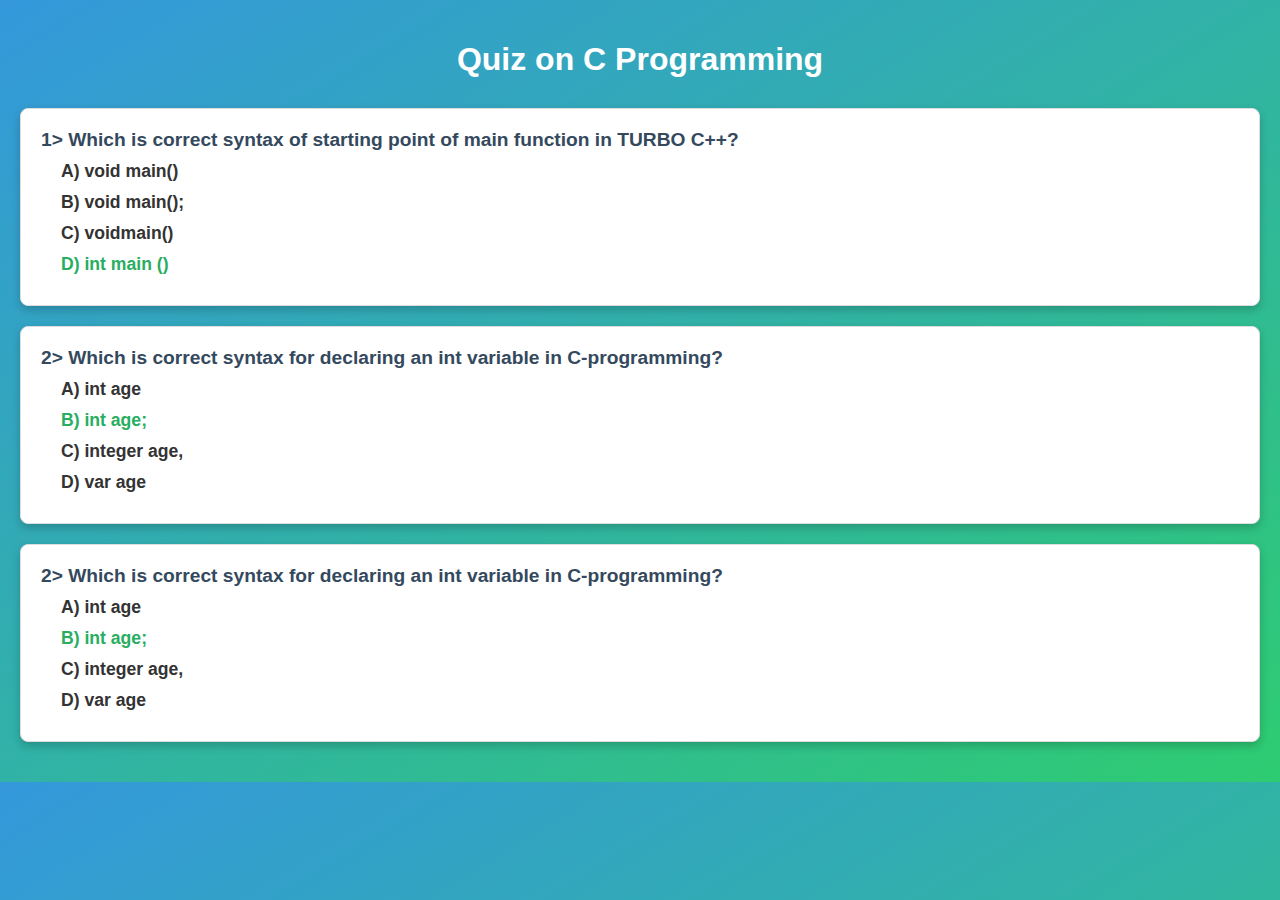
==== questions_with_answers.html @ 8d6a617b "Add files via upload" ====
<!DOCTYPE html>
<html lang="en">
<head>
    <meta charset="UTF-8">
    <meta name="viewport" content="width=device-width, initial-scale=1.0">
    <title>Quiz</title>
    <link rel="stylesheet" href="style.css"> <!-- Link to the CSS file -->
</head>
<body>

<h1>Quiz on C Programming</h1>

<div class="question-container">
    <div class="question">1> Which is correct syntax of starting point of main function in TURBO C++?</div>
    <span class="answer">A) void main()</span>
    <span class="answer">B) void main();</span>
    <span class="answer">C) voidmain()</span>
    <span class="answer correct">D) int main ()</span>
</div>

<div class="question-container">
    <div class="question">2> Which is correct syntax for declaring an int variable in C-programming?</div>
    <span class="answer">A) int age</span>
    <span class="answer correct">B) int age;</span>
    <span class="answer">C) integer age,</span>
    <span class="answer">D) var age</span>
</div>
    
<div class="question-container">
    <div class="question">2> Which is correct syntax for declaring an int variable in C-programming?</div>
    <span class="answer">A) int age</span>
    <span class="answer correct">B) int age;</span>
    <span class="answer">C) integer age,</span>
    <span class="answer">D) var age</span>
</div>

<!-- Repeat the structure for other questions -->

</body>
</html>
---- style.css ----
/* General Styles */
body {
    font-family: Arial, sans-serif;
    background: linear-gradient(to bottom right, #3498db, #2ecc71);
    margin: 0;
    padding: 20px;
    color: #333;
}

/* Header */
h1 {
    text-align: center;
    color: #fff;
    margin-bottom: 30px;
}

/* Question Container */
.question-container {
    background-color: #ffffff;
    border: 1px solid #ddd;
    border-radius: 8px;
    padding: 20px;
    margin-bottom: 20px;
    box-shadow: 0 4px 10px rgba(0, 0, 0, 0.2);
}

/* Question Styling */
.question {
    font-weight: bold;
    font-size: 1.2em;
    color: #34495e;
    margin-bottom: 10px;
}

/* Answer Options */
.answer {
    font-weight: bold;
    font-size: 1.1em;
    margin-left: 20px;
    display: block;
    margin-bottom: 10px;
    transition: color 0.3s;
}

/* Correct Answer Highlight */
.correct {
    color: #27ae60; /* Green */
}

/* Incorrect Answer Highlight */
.incorrect {
    color: #e74c3c; /* Red */
}

/* Hover Effects for Answers */
.answer:hover {
    color: #2980b9; /* Blue on hover */
}

/* Responsive Adjustments */
@media (max-width: 600px) {
    body {
        padding: 10px;
    }

    .question {
        font-size: 1.1em;
    }

    .answer {
        font-size: 1em;
    }
}
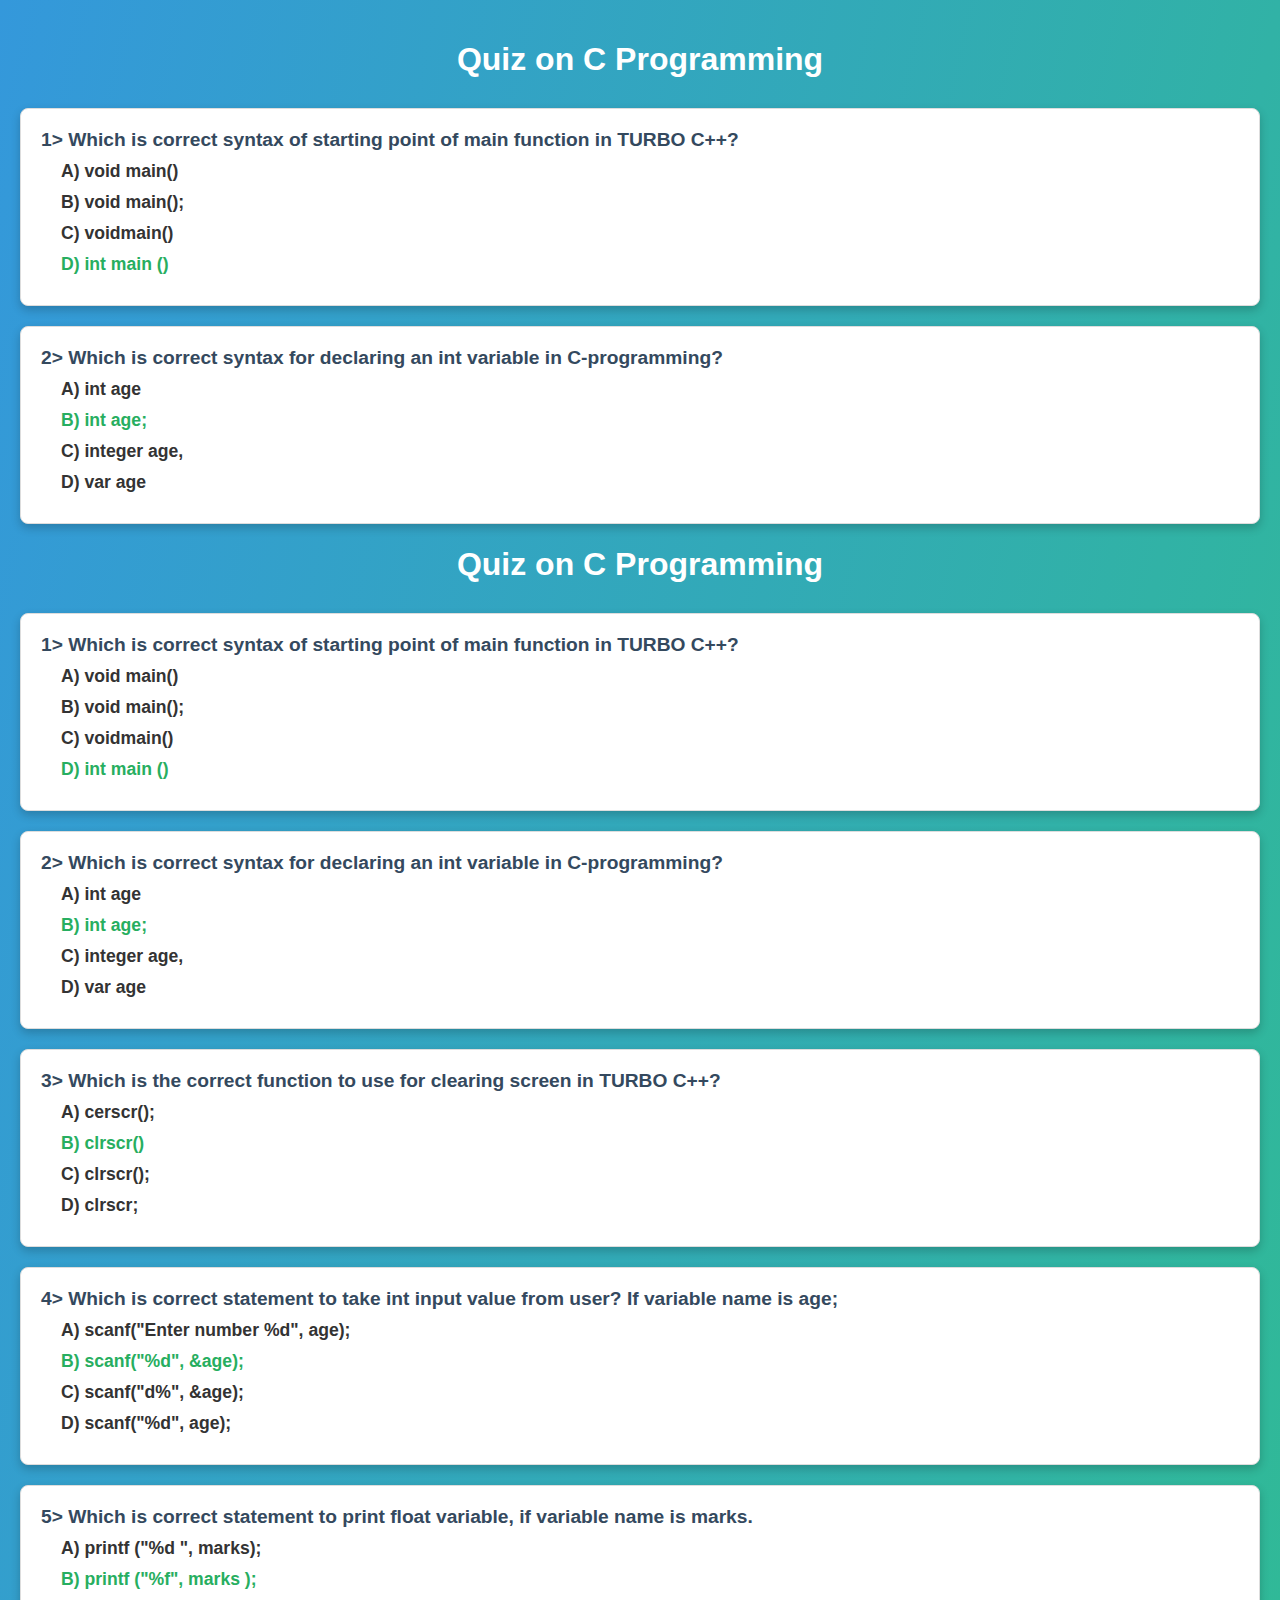
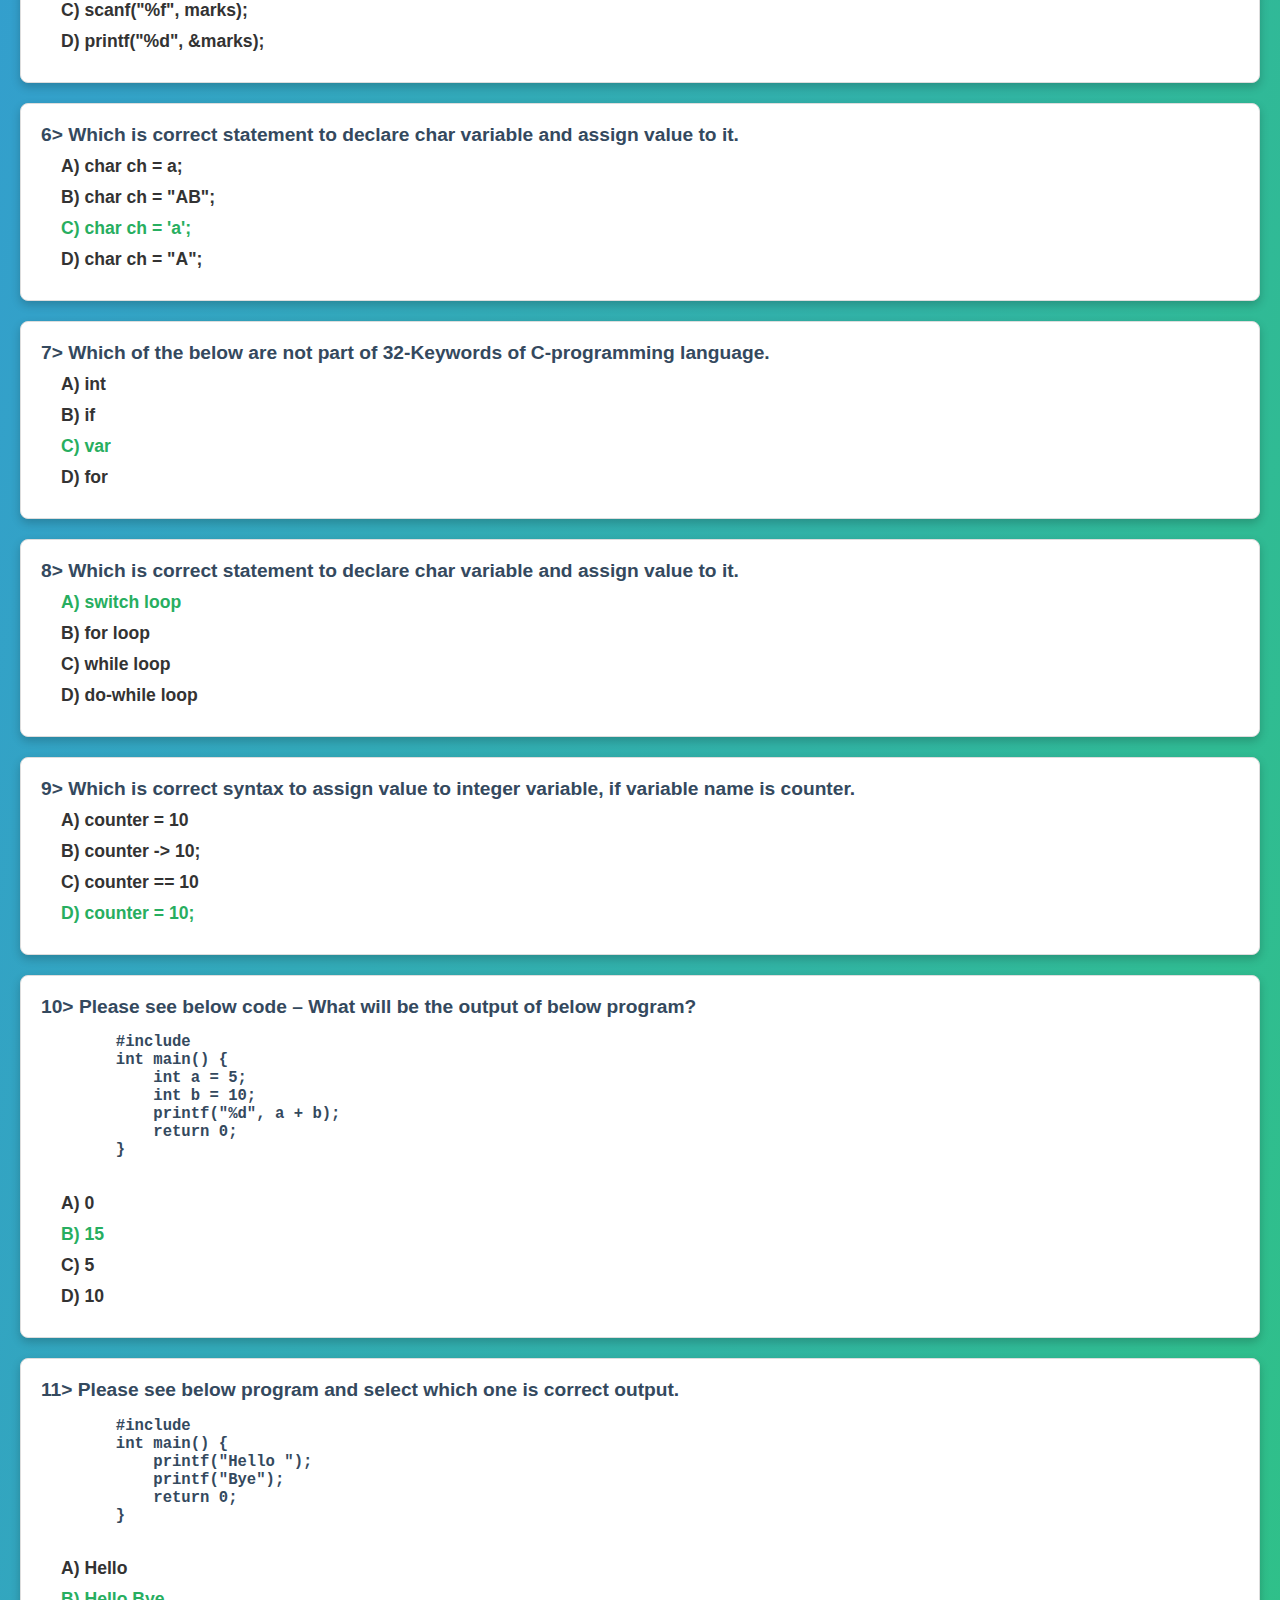
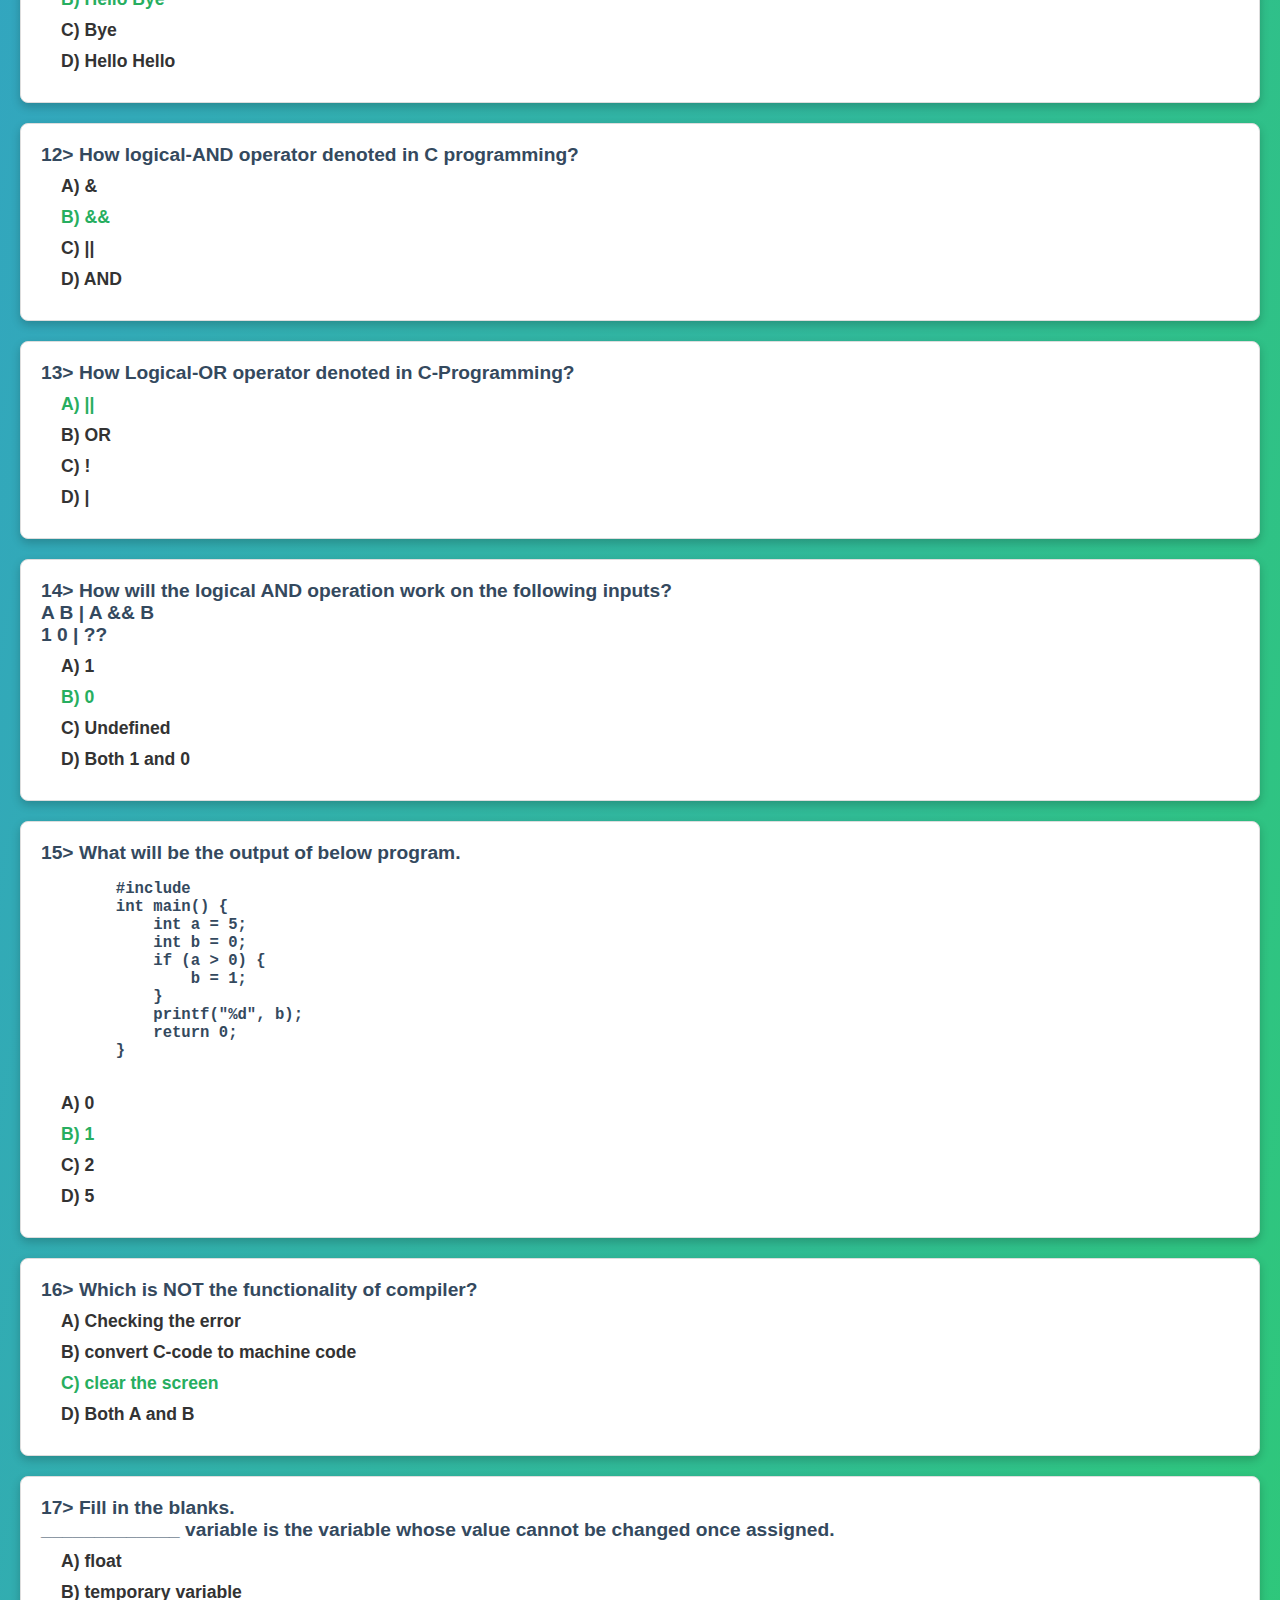
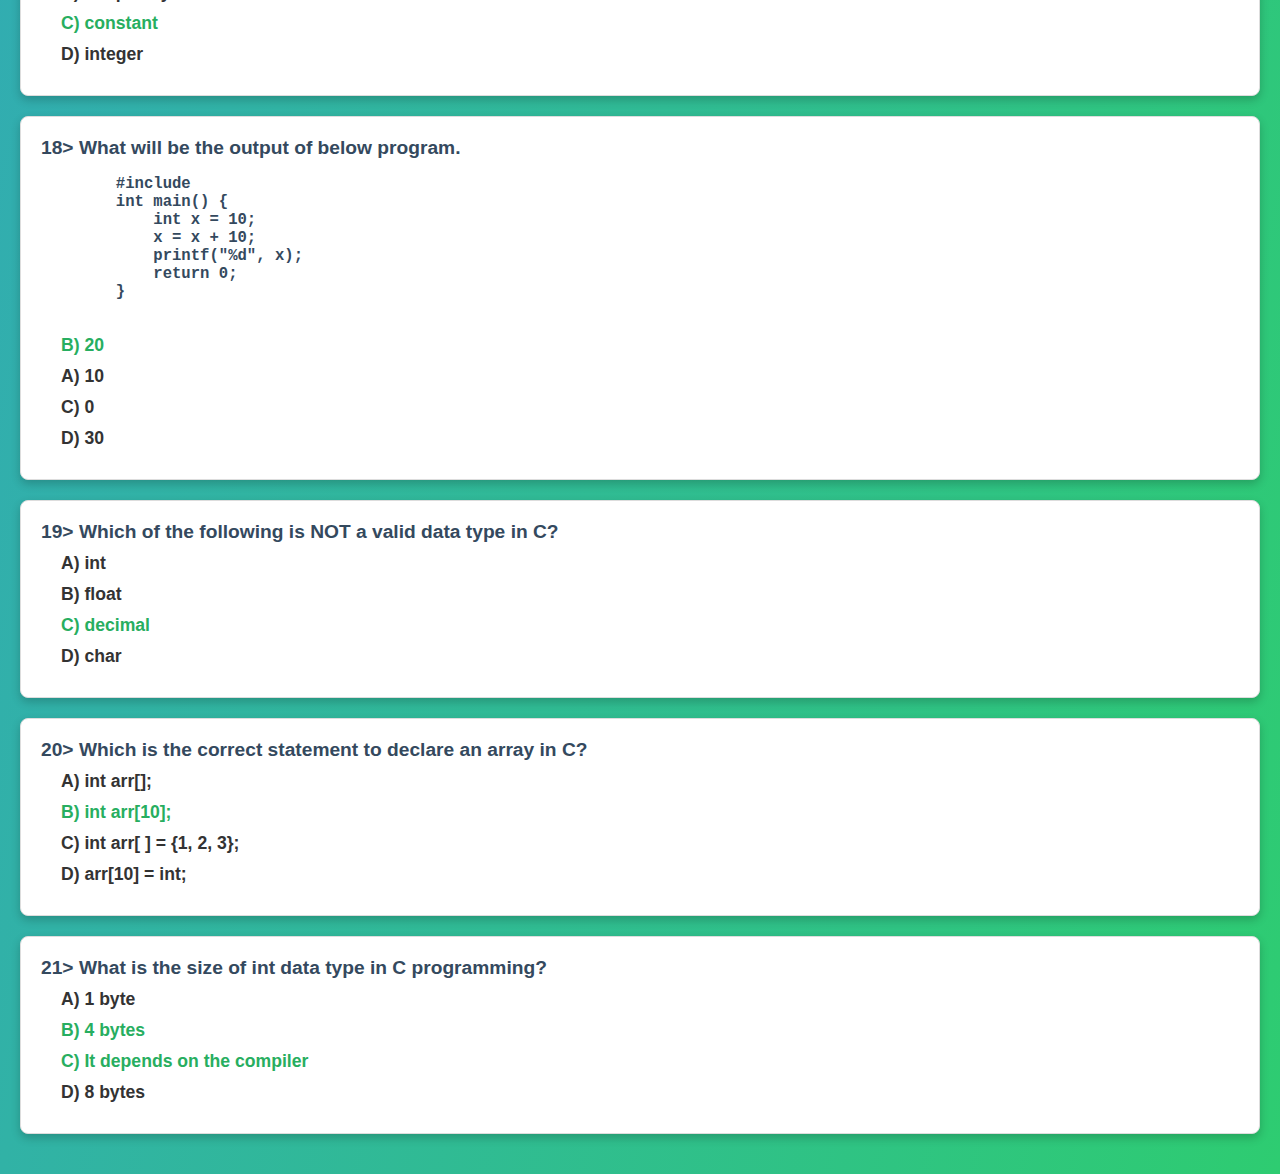
==== commit 5c81fa1a: "questions_with_answers.html" ====
--- a/questions_with_answers.html
+++ b/questions_with_answers.html
@@ -26,6 +26,26 @@
     <span class="answer">D) var age</span>
 </div>
     
+<!DOCTYPE html>
+<html lang="en">
+<head>
+    <meta charset="UTF-8">
+    <meta name="viewport" content="width=device-width, initial-scale=1.0">
+    <title>Quiz on C Programming</title>
+    <link rel="stylesheet" href="style.css"> <!-- Link to your CSS file -->
+</head>
+<body>
+
+<h1>Quiz on C Programming</h1>
+
+<div class="question-container">
+    <div class="question">1> Which is correct syntax of starting point of main function in TURBO C++?</div>
+    <span class="answer">A) void main()</span>
+    <span class="answer">B) void main();</span>
+    <span class="answer">C) voidmain()</span>
+    <span class="answer correct">D) int main ()</span>
+</div>
+
 <div class="question-container">
     <div class="question">2> Which is correct syntax for declaring an int variable in C-programming?</div>
     <span class="answer">A) int age</span>
@@ -34,6 +54,203 @@
     <span class="answer">D) var age</span>
 </div>
 
+<div class="question-container">
+    <div class="question">3> Which is the correct function to use for clearing screen in TURBO C++?</div>
+    <span class="answer">A) cerscr();</span>
+    <span class="answer correct">B) clrscr()</span>
+    <span class="answer">C) clrscr();</span>
+    <span class="answer">D) clrscr;</span>
+</div>
+
+<div class="question-container">
+    <div class="question">4> Which is correct statement to take int input value from user? If variable name is age;</div>
+    <span class="answer">A) scanf(&quot;Enter number %d&quot;, age);</span>
+    <span class="answer correct">B) scanf(&quot;%d&quot;, &amp;age);</span>
+    <span class="answer">C) scanf(&quot;d%&quot;, &amp;age);</span>
+    <span class="answer">D) scanf(&quot;%d&quot;, age);</span>
+</div>
+
+<div class="question-container">
+    <div class="question">5> Which is correct statement to print float variable, if variable name is marks.</div>
+    <span class="answer">A) printf (&quot;%d &quot;, marks);</span>
+    <span class="answer correct">B) printf (&quot;%f&quot;, marks );</span>
+    <span class="answer">C) scanf(&quot;%f&quot;, marks);</span>
+    <span class="answer">D) printf(&quot;%d&quot;, &amp;marks);</span>
+</div>
+
+<div class="question-container">
+    <div class="question">6> Which is correct statement to declare char variable and assign value to it.</div>
+    <span class="answer">A) char ch = a;</span>
+    <span class="answer">B) char ch = &quot;AB&quot;;</span>
+    <span class="answer correct">C) char ch = &#39;a&#39;;</span>
+    <span class="answer">D) char ch = &quot;A&quot;;</span>
+</div>
+
+<div class="question-container">
+    <div class="question">7> Which of the below are not part of 32-Keywords of C-programming language.</div>
+    <span class="answer">A) int</span>
+    <span class="answer">B) if</span>
+    <span class="answer correct">C) var</span>
+    <span class="answer">D) for</span>
+</div>
+
+<div class="question-container">
+    <div class="question">8> Which is correct statement to declare char variable and assign value to it.</div>
+    <span class="answer correct">A) switch loop</span>
+    <span class="answer">B) for loop</span>
+    <span class="answer">C) while loop</span>
+    <span class="answer">D) do-while loop</span>
+</div>
+
+<div class="question-container">
+    <div class="question">9> Which is correct syntax to assign value to integer variable, if variable name is counter.</div>
+    <span class="answer">A) counter = 10</span>
+    <span class="answer">B) counter -&gt; 10;</span>
+    <span class="answer">C) counter == 10</span>
+    <span class="answer correct">D) counter = 10;</span>
+</div>
+
+<div class="question-container">
+    <div class="question">10> Please see below code – What will be the output of below program?<br>
+        <pre>
+        #include <stdio.h>
+        int main() {
+            int a = 5;
+            int b = 10;
+            printf("%d", a + b);
+            return 0;
+        }
+        </pre>
+    </div>
+    <span class="answer">A) 0</span>
+    <span class="answer correct">B) 15</span>
+    <span class="answer">C) 5</span>
+    <span class="answer">D) 10</span>
+</div>
+
+<div class="question-container">
+    <div class="question">11> Please see below program and select which one is correct output.<br>
+        <pre>
+        #include <stdio.h>
+        int main() {
+            printf("Hello ");
+            printf("Bye");
+            return 0;
+        }
+        </pre>
+    </div>
+    <span class="answer">A) Hello</span>
+    <span class="answer correct">B) Hello Bye</span>
+    <span class="answer">C) Bye</span>
+    <span class="answer">D) Hello Hello</span>
+</div>
+
+<div class="question-container">
+    <div class="question">12> How logical-AND operator denoted in C programming?</div>
+    <span class="answer">A) &amp;</span>
+    <span class="answer correct">B) &&</span>
+    <span class="answer">C) ||</span>
+    <span class="answer">D) AND</span>
+</div>
+
+<div class="question-container">
+    <div class="question">13> How Logical-OR operator denoted in C-Programming?</div>
+    <span class="answer correct">A) ||</span>
+    <span class="answer">B) OR</span>
+    <span class="answer">C) !</span>
+    <span class="answer">D) |</span>
+</div>
+
+<div class="question-container">
+    <div class="question">14> How will the logical AND operation work on the following inputs?<br>
+        A B | A && B<br>
+        1 0 | ??</div>
+    <span class="answer">A) 1</span>
+    <span class="answer correct">B) 0</span>
+    <span class="answer">C) Undefined</span>
+    <span class="answer">D) Both 1 and 0</span>
+</div>
+
+<div class="question-container">
+    <div class="question">15> What will be the output of below program.<br>
+        <pre>
+        #include <stdio.h>
+        int main() {
+            int a = 5;
+            int b = 0;
+            if (a > 0) {
+                b = 1;
+            }
+            printf("%d", b);
+            return 0;
+        }
+        </pre>
+    </div>
+    <span class="answer">A) 0</span>
+    <span class="answer correct">B) 1</span>
+    <span class="answer">C) 2</span>
+    <span class="answer">D) 5</span>
+</div>
+
+<div class="question-container">
+    <div class="question">16> Which is NOT the functionality of compiler?</div>
+    <span class="answer">A) Checking the error</span>
+    <span class="answer">B) convert C-code to machine code</span>
+    <span class="answer correct">C) clear the screen</span>
+    <span class="answer">D) Both A and B</span>
+</div>
+
+<div class="question-container">
+    <div class="question">17> Fill in the blanks.<br>_____________ variable is the variable whose value cannot be changed once assigned.</div>
+    <span class="answer">A) float</span>
+    <span class="answer">B) temporary variable</span>
+    <span class="answer correct">C) constant</span>
+    <span class="answer">D) integer</span>
+</div>
+
+<div class="question-container">
+    <div class="question">18> What will be the output of below program.<br>
+        <pre>
+        #include <stdio.h>
+        int main() {
+            int x = 10;
+            x = x + 10;
+            printf("%d", x);
+            return 0;
+        }
+        </pre>
+    </div>
+    <span class="answer correct">B) 20</span>
+    <span class="answer">A) 10</span>
+    <span class="answer">C) 0</span>
+    <span class="answer">D) 30</span>
+</div>
+
+<div class="question-container">
+    <div class="question">19> Which of the following is NOT a valid data type in C?</div>
+    <span class="answer">A) int</span>
+    <span class="answer">B) float</span>
+    <span class="answer correct">C) decimal</span>
+    <span class="answer">D) char</span>
+</div>
+
+<div class="question-container">
+    <div class="question">20> Which is the correct statement to declare an array in C?</div>
+    <span class="answer">A) int arr[];</span>
+    <span class="answer correct">B) int arr[10];</span>
+    <span class="answer">C) int arr[ ] = {1, 2, 3};</span>
+    <span class="answer">D) arr[10] = int;</span>
+</div>
+
+<div class="question-container">
+    <div class="question">21> What is the size of int data type in C programming?</div>
+    <span class="answer">A) 1 byte</span>
+    <span class="answer correct">B) 4 bytes</span>
+    <span class="answer correct">C) It depends on the compiler</span>
+    <span class="answer">D) 8 bytes</span>
+</div>
+
+
 <!-- Repeat the structure for other questions -->
 
 </body>
